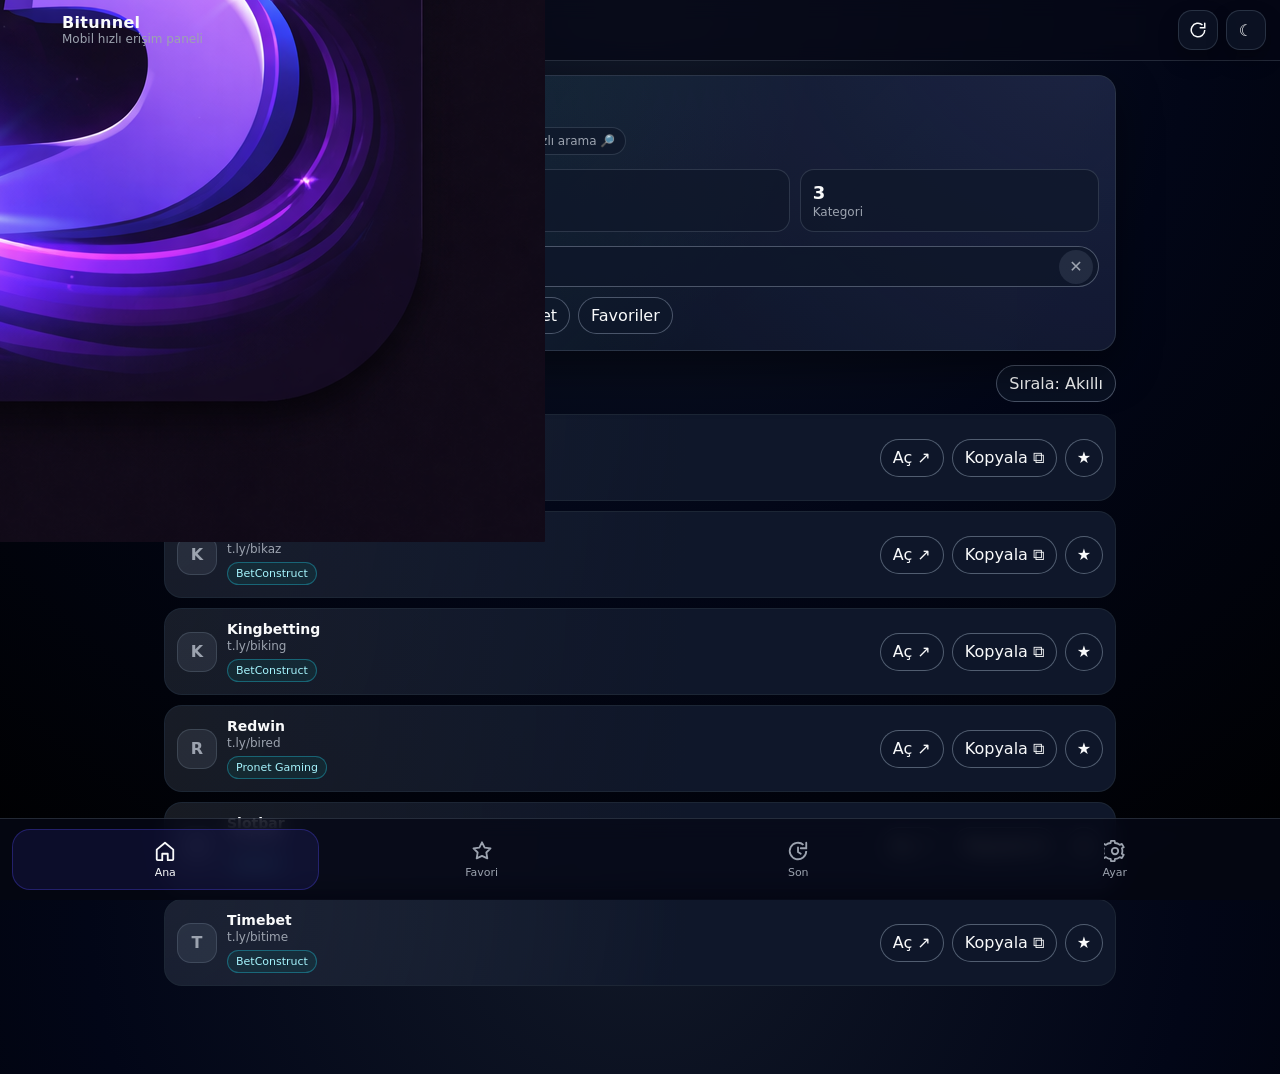
==== index.html @ d4efbc18 "Update index.html" ====
<!doctype html>
<html lang="tr">
<head>
  <meta charset="utf-8" />
  <meta name="viewport" content="width=device-width,initial-scale=1,viewport-fit=cover" />
  
  <meta name="description" content="Bitunnel: links.json ile gelen bağlantıları mobil uygulama gibi listeleyen hızlı erişim paneli." />
  <title>Bitunnel • Mobil Giriş Paneli</title>
  <!-- iOS PWA -->
  <meta name="apple-mobile-web-app-capable" content="yes">
  <meta name="apple-mobile-web-app-status-bar-style" content="black-translucent">
  <meta name="apple-mobile-web-app-title" content="Bitunnel">
  
  <!-- Favicons -->
  <link rel="icon" type="image/png" sizes="16x16" href="/icons/bitunnel-icon-512.png">
  <link rel="icon" type="image/png" sizes="32x32" href="/icons/bitunnel-icon-512.png">
  <link rel="icon" type="image/png" sizes="48x48" href="/icons/bitunnel-icon-512.png">

  <!-- iOS -->
  <link rel="apple-touch-icon" href="/icons/bitunnel-icon-512.png">

  <!-- PWA -->
  <link rel="manifest" href="/manifest.webmanifest">
  <meta name="theme-color" content="#050816">

  <meta name="referrer" content="no-referrer" />
  <meta http-equiv="Content-Security-Policy"
        content="default-src 'self';
                 img-src 'self' data: https:;
                 style-src 'self';
                 script-src 'self';
                 connect-src 'self';
                 base-uri 'self';
                 form-action 'none'">

  <link rel="stylesheet" href="/styles.css" />
</head>

<body>
  <!-- Top App Bar -->
  <header class="appbar" role="banner">
    <div class="brand" aria-label="Bitunnel">
      <div class="logo" aria-hidden="true">
    <img src="/icons/bitunnel-icon-512.png" alt="Bitunnel logo" />
    </div>

      <div class="brandText">
        <div class="brandTitle">Bitunnel</div>
        <div class="brandSub">Mobil hızlı erişim paneli</div>
      </div>
    </div>

    <div class="appbarActions">
      <button class="iconBtn" id="btn-refresh" type="button" aria-label="Yenile">
  <svg viewBox="0 0 24 24" class="iconSvg"><path d="M21 12a9 9 0 1 1-3-6.7" fill="none" stroke="currentColor" stroke-width="2"/><path d="M21 3v6h-6" fill="none" stroke="currentColor" stroke-width="2" stroke-linecap="round"/></svg>
</button>

<button class="iconBtn" id="btn-theme" type="button" aria-label="Tema">
  <svg viewBox="0 0 24 24" class="iconSvg" id="theme-icon">
    <path d="M21 12.8A8.5 8.5 0 1 1 11.2 3a6.5 6.5 0 0 0 9.8 9.8z" fill="none" stroke="currentColor" stroke-width="2" stroke-linejoin="round"/>
  </svg>
</button>

    </div>
  </header>

  <!-- Content -->
  <main class="content" role="main">
    <!-- Home -->
    <section class="view" id="view-home" data-view="home" aria-label="Anasayfa">
      <div class="heroCard">
        <div class="heroTop">
          <div class="heroTitle">
            Tek panelden <span class="grad">hızlı giriş</span>
          </div>
          <div class="heroChips" id="hero-chips"></div>
        </div>

        <div class="statsRow" id="stats-row"></div>

        <div class="searchWrap">
          <div class="searchBox">
            <span class="searchIcon" aria-hidden="true">🔎</span>
            <input id="search" class="searchInput" type="search"
                   placeholder="Ara: isim, etiket, kategori, domain…" autocomplete="off" />
            <button id="clear-search" class="clearBtn" type="button" aria-label="Aramayı temizle">✕</button>
          </div>
          <div class="quickFilters" id="quick-filters" aria-label="Hızlı filtreler"></div>
        </div>
      </div>

      <div class="sectionHeader">
        <div>
          <div class="sectionTitle">Bağlantılar</div>
          <div class="sectionSub" id="results-sub">Yükleniyor…</div>
        </div>
        <button class="pillBtn" id="btn-sort" type="button">Sırala: Akıllı</button>
      </div>

      <!-- Skeleton -->
      <div class="skeletonList" id="skeleton" aria-hidden="true">
        <div class="skel"></div>
        <div class="skel"></div>
        <div class="skel"></div>
        <div class="skel"></div>
      </div>

      <!-- List -->
      <div class="list" id="list"></div>

      <!-- Empty -->
      <div class="emptyState" id="empty" hidden>
        <div class="emptyTitle">Sonuç bulunamadı</div>
        <div class="emptySub">Arama veya filtreleri değiştirerek tekrar deneyebilirsin.</div>
        <button class="primaryBtn" id="btn-reset" type="button">Filtreleri sıfırla</button>
      </div>
    </section>

    <!-- Favorites -->
    <section class="view" id="view-fav" data-view="fav" aria-label="Favoriler" hidden>
      <div class="sectionHeader">
        <div>
          <div class="sectionTitle">Favoriler</div>
          <div class="sectionSub" id="fav-sub">—</div>
        </div>
      </div>
      <div class="list" id="fav-list"></div>
      <div class="emptyState" id="fav-empty" hidden>
        <div class="emptyTitle">Henüz favori yok</div>
        <div class="emptySub">Yıldız ikonuna basarak favori ekleyebilirsin.</div>
      </div>
    </section>

    <!-- Recent -->
    <section class="view" id="view-recent" data-view="recent" aria-label="Son Açılanlar" hidden>
      <div class="sectionHeader">
        <div>
          <div class="sectionTitle">Son Açılanlar</div>
          <div class="sectionSub" id="recent-sub">—</div>
        </div>
        <button class="pillBtn" id="btn-clear-recent" type="button">Temizle</button>
      </div>
      <div class="list" id="recent-list"></div>
      <div class="emptyState" id="recent-empty" hidden>
        <div class="emptyTitle">Kayıt yok</div>
        <div class="emptySub">Herhangi bir link açtığında burada görünecek.</div>
      </div>
    </section>

    <!-- Settings -->
    <section class="view" id="view-settings" data-view="settings" aria-label="Ayarlar" hidden>
      <div class="settingsCard">
        <div class="sectionTitle">Ayarlar</div>

        <div class="settingRow">
          <div>
            <div class="settingTitle">Tema</div>
            <div class="settingSub">Açık / Koyu</div>
          </div>
          <button class="pillBtn" id="btn-theme-2" type="button">Değiştir</button>
        </div>

        <div class="settingRow">
          <div>
            <div class="settingTitle">PWA</div>
            <div class="settingSub">Ana ekrana ekle (destek varsa)</div>
          </div>
          <button class="pillBtn" id="btn-install" type="button" disabled>Yükle</button>
        </div>

        <div class="settingRow">
          <div>
            <div class="settingTitle">Veriler</div>
            <div class="settingSub">Favoriler / Son açılanlar / Sıklık</div>
          </div>
          <button class="dangerBtn" id="btn-clear-data" type="button">Temizle</button>
        </div>

        <div class="legalNote">
          Bu panel yalnızca <strong>links.json</strong> içeriğini listeler. Dış linkler yeni sekmede açılır.
        </div>
      </div>
    </section>
  </main>

  <!-- Bottom Nav -->
  <nav class="bottomNav" role="navigation" aria-label="Alt menü">
    <button class="navItem active" data-go="home" type="button">
      <div class="navIcon" aria-hidden="true">
  <svg viewBox="0 0 24 24" class="iconSvg"><path d="M3 10.5 12 3l9 7.5V21a1 1 0 0 1-1 1h-5v-7H9v7H4a1 1 0 0 1-1-1z" fill="none" stroke="currentColor" stroke-width="2" stroke-linejoin="round"/></svg>
</div>
<div class="navLabel">Ana</div>
    </button>
    <button class="navItem" data-go="fav" type="button">
      <div class="navIcon" aria-hidden="true">
  <svg viewBox="0 0 24 24" class="iconSvg"><path d="M12 17.3 6.2 20l1.1-6.4L2.7 9.2l6.4-.9L12 2.5l2.9 5.8 6.4.9-4.6 4.4 1.1 6.4z" fill="none" stroke="currentColor" stroke-width="2" stroke-linejoin="round"/></svg>
</div>
<div class="navLabel">Favori</div>
    </button>
    <button class="navItem" data-go="recent" type="button">
      <div class="navIcon" aria-hidden="true">
  <svg viewBox="0 0 24 24" class="iconSvg"><path d="M12 8v5l3 2" fill="none" stroke="currentColor" stroke-width="2" stroke-linecap="round"/><path d="M21 12a9 9 0 1 1-3-6.7" fill="none" stroke="currentColor" stroke-width="2"/><path d="M21 3v6h-6" fill="none" stroke="currentColor" stroke-width="2" stroke-linecap="round"/></svg>
</div>
<div class="navLabel">Son</div>
    </button>
    <button class="navItem" data-go="settings" type="button">
      <div class="navIcon" aria-hidden="true">
  <svg viewBox="0 0 24 24" class="iconSvg"><path d="M12 15.5a3.5 3.5 0 1 0 0-7 3.5 3.5 0 0 0 0 7z" fill="none" stroke="currentColor" stroke-width="2"/><path d="M19.4 15a7.7 7.7 0 0 0 .1-6l2-1.2-2-3.5-2.3 1a8 8 0 0 0-5.2-2L11.6 1h-4l-.4 2.3a8 8 0 0 0-5.2 2l-2.3-1-2 3.5 2 1.2a7.7 7.7 0 0 0 .1 6l-2 1.2 2 3.5 2.3-1a8 8 0 0 0 5.2 2L7.6 23h4l.4-2.3a8 8 0 0 0 5.2-2l2.3 1 2-3.5z" fill="none" stroke="currentColor" stroke-width="2" stroke-linejoin="round"/></svg>
</div>
<div class="navLabel">Ayar</div>
    </button>
  </nav>

  <div class="toast" id="toast" role="status" aria-live="polite" hidden></div>

  <script src="/app.js" defer></script>
</body>
</html>
---- styles.css ----
:root{
  --text:#f9fafb;
  --muted:#9ca3af;
  --line:rgba(148,163,184,.22);
  --shadow: 0 18px 45px rgba(0,0,0,.45);
  --r1:18px;
  --r2:14px;
  --good:#22c55e;

  --safe-bottom: env(safe-area-inset-bottom, 0px);
  --safe-top: env(safe-area-inset-top, 0px);
}

*{box-sizing:border-box; margin:0; padding:0;}
html,body{height:100%;}
body{
  font-family: system-ui,-apple-system,"Segoe UI",Roboto,Arial;
  background: radial-gradient(circle at top, #111827 0, #020617 50%, #000 100%);
  color:var(--text);
  -webkit-font-smoothing:antialiased;
}
body.light{
  background: radial-gradient(circle at top, #e5e7eb 0, #f9fafb 45%, #e5e7eb 100%);
  color:#111827;
}
a{color:inherit; text-decoration:none;}
button{font:inherit;}

.appbar{
  position: sticky;
  top:0;
  z-index:50;
  padding: calc(10px + var(--safe-top)) 14px 10px;
  display:flex;
  align-items:center;
  justify-content:space-between;
  gap:10px;
  background: rgba(6,8,22,.72);
  backdrop-filter: blur(10px);
  border-bottom:1px solid var(--line);
}
body.light .appbar{
  background: rgba(255,255,255,.78);
  border-bottom:1px solid rgba(209,213,219,.9);
}

.brand{display:flex; align-items:center; gap:10px;}
.logo{
  width:38px; height:38px; border-radius:14px;
  display:flex; align-items:center; justify-content:center;
  font-weight:800;
  background: radial-gradient(circle at 30% 0, #a855f7 0, #4f46e5 45%, #22c55e 100%);
  box-shadow:0 12px 26px rgba(79,70,229,.55);
}
.brandText{display:flex; flex-direction:column; line-height:1.1;}
.brandTitle{font-weight:700; letter-spacing:.02em;}
.brandSub{font-size:12px; color:var(--muted); margin-top:2px;}

.appbarActions{display:flex; gap:8px;}
.iconBtn{
  width:40px; height:40px; border-radius:14px;
  border:1px solid var(--line);
  background: rgba(15,23,42,.7);
  color: var(--text);
  display:flex; align-items:center; justify-content:center;
  box-shadow: 0 10px 20px rgba(0,0,0,.25);
  cursor:pointer;
}
body.light .iconBtn{
  background: #fff;
  color:#111827;
  border-color: rgba(209,213,219,.9);
}

.content{
  padding: 14px 14px calc(88px + var(--safe-bottom));
  max-width: 980px;
  margin: 0 auto;
}
.view{display:block;}

.heroCard{
  background: linear-gradient(135deg, rgba(15,23,42,.92), rgba(15,23,42,.72));
  border:1px solid var(--line);
  border-radius: var(--r1);
  box-shadow: var(--shadow);
  padding: 16px;
  overflow:hidden;
  position:relative;
}
.heroCard:before{
  content:"";
  position:absolute; inset:-140px;
  background:
    radial-gradient(circle at 10% 0, rgba(94,234,212,.18), transparent 55%),
    radial-gradient(circle at 90% 0, rgba(129,140,248,.18), transparent 55%);
  opacity:.9;
  pointer-events:none;
}
.heroCard > * {position:relative; z-index:1;}
body.light .heroCard{
  background: linear-gradient(135deg, #fff, #f9fafb);
  border-color: rgba(209,213,219,.9);
  box-shadow: 0 18px 40px rgba(148,163,184,.28);
}

.heroTitle{font-size:22px; font-weight:780; letter-spacing:.01em;}
.grad{
  background: linear-gradient(120deg,#a855f7,#4f46e5,#22c55e);
  -webkit-background-clip:text;
  color:transparent;
}

.heroChips{display:flex; flex-wrap:wrap; gap:6px; margin-top:10px;}
.chip{
  font-size:12px;
  padding:6px 10px;
  border-radius:999px;
  border:1px solid var(--line);
  background: rgba(15,23,42,.7);
  color: var(--muted);
}
body.light .chip{
  background:#f3f4f6;
  border-color:#d1d5db;
  color:#4b5563;
}

.statsRow{
  margin-top:14px;
  display:grid;
  grid-template-columns: repeat(3, minmax(0,1fr));
  gap:10px;
}
.stat{
  background: rgba(15,23,42,.75);
  border:1px solid var(--line);
  border-radius: var(--r2);
  padding: 12px;
}
.statVal{font-size:18px; font-weight:800;}
.statKey{font-size:12px; color: var(--muted); margin-top:2px;}
body.light .stat{background:#fff; border-color:#e5e7eb;}

.searchWrap{margin-top:14px;}
.searchBox{position:relative;}
.searchIcon{
  position:absolute;
  left:12px;
  top:50%;
  transform: translateY(-50%);
  color: var(--muted);
}
.searchInput{
  width:100%;
  padding: 12px 40px 12px 38px;
  border-radius:999px;
  border:1px solid rgba(148,163,184,.45);
  background: rgba(15,23,42,.85);
  color: var(--text);
  outline:none;
}
.searchInput::placeholder{color:#6b7280;}
.clearBtn{
  position:absolute;
  right:6px;
  top:50%;
  transform: translateY(-50%);
  width:34px; height:34px;
  border-radius:999px;
  border:1px solid transparent;
  background: rgba(148,163,184,.15);
  color: var(--muted);
  cursor:pointer;
}
body.light .searchInput{
  background:#f3f4f6;
  border-color:#d1d5db;
  color:#111827;
}
body.light .clearBtn{background:#e5e7eb; color:#374151;}

.quickFilters{margin-top:10px; display:flex; flex-wrap:wrap; gap:8px;}
.pillBtn{
  padding:8px 12px;
  border-radius:999px;
  border:1px solid rgba(148,163,184,.45);
  background: rgba(15,23,42,.65);
  color: var(--text);
  cursor:pointer;
}
body.light .pillBtn{background:#fff; border-color:#d1d5db; color:#111827;}

.primaryBtn{
  padding:10px 14px;
  border-radius: 999px;
  border:0;
  background: radial-gradient(circle at 0 0, #a855f7 0, #4f46e5 45%, #22c55e 100%);
  color:#fff;
  font-weight:650;
  cursor:pointer;
  box-shadow: 0 14px 30px rgba(88,80,236,.55);
}
.dangerBtn{
  padding:10px 14px;
  border-radius: 999px;
  border:1px solid rgba(239,68,68,.55);
  background: rgba(239,68,68,.12);
  color:#fecaca;
  cursor:pointer;
}
body.light .dangerBtn{color:#b91c1c; background: rgba(239,68,68,.08);}

.sectionHeader{
  margin-top: 14px;
  display:flex;
  align-items:flex-end;
  justify-content:space-between;
  gap:10px;
}
.sectionTitle{font-size:16px; font-weight:760;}
.sectionSub{font-size:12px; color: var(--muted); margin-top:2px;}

.list{margin-top:12px; display:flex; flex-direction:column; gap:10px;}
.card{
  display:flex;
  align-items:center;
  justify-content:space-between;
  gap:10px;
  padding: 12px;
  border-radius: var(--r1);
  border:1px solid rgba(31,41,55,.9);
  background: radial-gradient(circle at 0 0, rgba(148,163,184,.16) 0, rgba(15,23,42,1) 55%);
}
body.light .card{
  background:#fff;
  border-color:#e5e7eb;
  box-shadow: 0 10px 20px rgba(148,163,184,.18);
}

.left{display:flex; align-items:center; gap:10px; min-width:0;}
.favicon{
  width:40px; height:40px;
  border-radius: 14px;
  border:1px solid var(--line);
  background: rgba(148,163,184,.12);
  display:flex;
  align-items:center;
  justify-content:center;
  overflow:hidden;
  flex: 0 0 auto;
}
.favicon img{width:100%; height:100%; object-fit:cover;}
.fallbackIcon{font-weight:800; color: var(--muted);}

.meta{min-width:0;}
.title{
  font-size:14px;
  font-weight:720;
  white-space:nowrap;
  overflow:hidden;
  text-overflow:ellipsis;
}
.sub{
  margin-top:2px;
  font-size:12px;
  color: var(--muted);
  white-space:nowrap;
  overflow:hidden;
  text-overflow:ellipsis;
}
.tags{margin-top:6px; display:flex; gap:6px; flex-wrap:wrap;}
.tag{
  font-size:11px;
  padding:4px 8px;
  border-radius:999px;
  border:1px solid rgba(34,211,238,.35);
  background: rgba(15,118,110,.16);
  color:#a5f3fc;
}
body.light .tag{
  background:#e0f2fe;
  border-color:#7dd3fc;
  color:#0369a1;
}

.actions{display:flex; gap:8px; align-items:center;}
.actionBtn{
  height:38px;
  padding: 0 12px;
  border-radius:999px;
  border:1px solid rgba(148,163,184,.5);
  background: rgba(15,23,42,.7);
  color: var(--text);
  cursor:pointer;
  display:flex; align-items:center; gap:6px;
}
.actionIconBtn{
  width:38px; height:38px;
  border-radius:999px;
  border:1px solid rgba(148,163,184,.5);
  background: rgba(15,23,42,.7);
  color: var(--text);
  cursor:pointer;
}
.actionIconBtn.active{
  color:#facc15;
  border-color: rgba(250,204,21,.6);
  background: rgba(250,204,21,.10);
}
body.light .actionBtn, body.light .actionIconBtn{
  background:#f3f4f6;
  border-color:#d1d5db;
  color:#111827;
}

.skeletonList{margin-top:12px; display:flex; flex-direction:column; gap:10px;}
.skel{
  height:76px;
  border-radius: var(--r1);
  border:1px solid var(--line);
  background: linear-gradient(90deg, rgba(148,163,184,.10), rgba(148,163,184,.22), rgba(148,163,184,.10));
  background-size: 200% 100%;
  animation: shimmer 1.1s linear infinite;
}
@keyframes shimmer{0%{background-position:0 0}100%{background-position:-200% 0}}
@media (prefers-reduced-motion: reduce){ .skel{animation:none} }

.emptyState{
  margin-top: 18px;
  padding: 16px;
  border-radius: var(--r1);
  border:1px dashed rgba(148,163,184,.35);
  background: rgba(15,23,42,.4);
  text-align:center;
}
body.light .emptyState{background:#fff; border-color:#d1d5db;}
.emptyTitle{font-weight:800;}
.emptySub{margin-top:6px; font-size:12px; color: var(--muted);}

.settingsCard{
  margin-top: 14px;
  padding: 16px;
  border-radius: var(--r1);
  border:1px solid var(--line);
  background: rgba(15,23,42,.65);
}
body.light .settingsCard{background:#fff; border-color:#e5e7eb;}
.settingRow{
  margin-top: 12px;
  display:flex;
  align-items:center;
  justify-content:space-between;
  gap:10px;
  padding-top: 12px;
  border-top:1px solid rgba(148,163,184,.18);
}
.settingTitle{font-weight:760;}
.settingSub{font-size:12px; color: var(--muted); margin-top:2px;}
.legalNote{margin-top:14px; font-size:12px; color: var(--muted);}

.bottomNav{
  position: fixed;
  left:0; right:0;
  bottom:0;
  padding: 10px 12px calc(10px + var(--safe-bottom));
  display:flex;
  justify-content:space-around;
  gap:10px;
  background: rgba(6,8,22,.78);
  backdrop-filter: blur(10px);
  border-top:1px solid var(--line);
  z-index:60;
}
body.light .bottomNav{background: rgba(255,255,255,.85); border-top:1px solid rgba(209,213,219,.9);}

.navItem{
  flex:1;
  border:1px solid transparent;
  background: transparent;
  color: var(--muted);
  border-radius: var(--r1);
  padding: 10px 6px;
  cursor:pointer;
  display:flex;
  flex-direction:column;
  align-items:center;
  gap:4px;
}
.navIcon{font-size:16px;}
.navLabel{font-size:11px;}
.navItem.active{
  color: var(--text);
  border-color: rgba(79,70,229,.35);
  background: rgba(79,70,229,.12);
}
body.light .navItem.active{color:#111827;}

.toast{
  position: fixed;
  left: 50%;
  transform: translateX(-50%);
  bottom: calc(92px + var(--safe-bottom));
  padding: 10px 14px;
  border-radius: 999px;
  border:1px solid var(--line);
  background: rgba(15,23,42,.85);
  backdrop-filter: blur(10px);
  color: var(--text);
  z-index: 80;
  box-shadow: 0 14px 30px rgba(0,0,0,.35);
}
body.light .toast{background: rgba(255,255,255,.92); color:#111827; border-color:#d1d5db;}

:focus-visible{ outline:2px solid var(--good); outline-offset: 2px; }

/* ✅ SKELETON/EMPTY FIX: hidden kesin gizler */
[hidden]{ display:none !important; }

.iconSvg{
  width: 20px;
  height: 20px;
  display: block;
}
.navIcon .iconSvg{
  width: 22px;
  height: 22px;
}
.iconBtn .iconSvg{
  width: 18px;
  height: 18px;
}
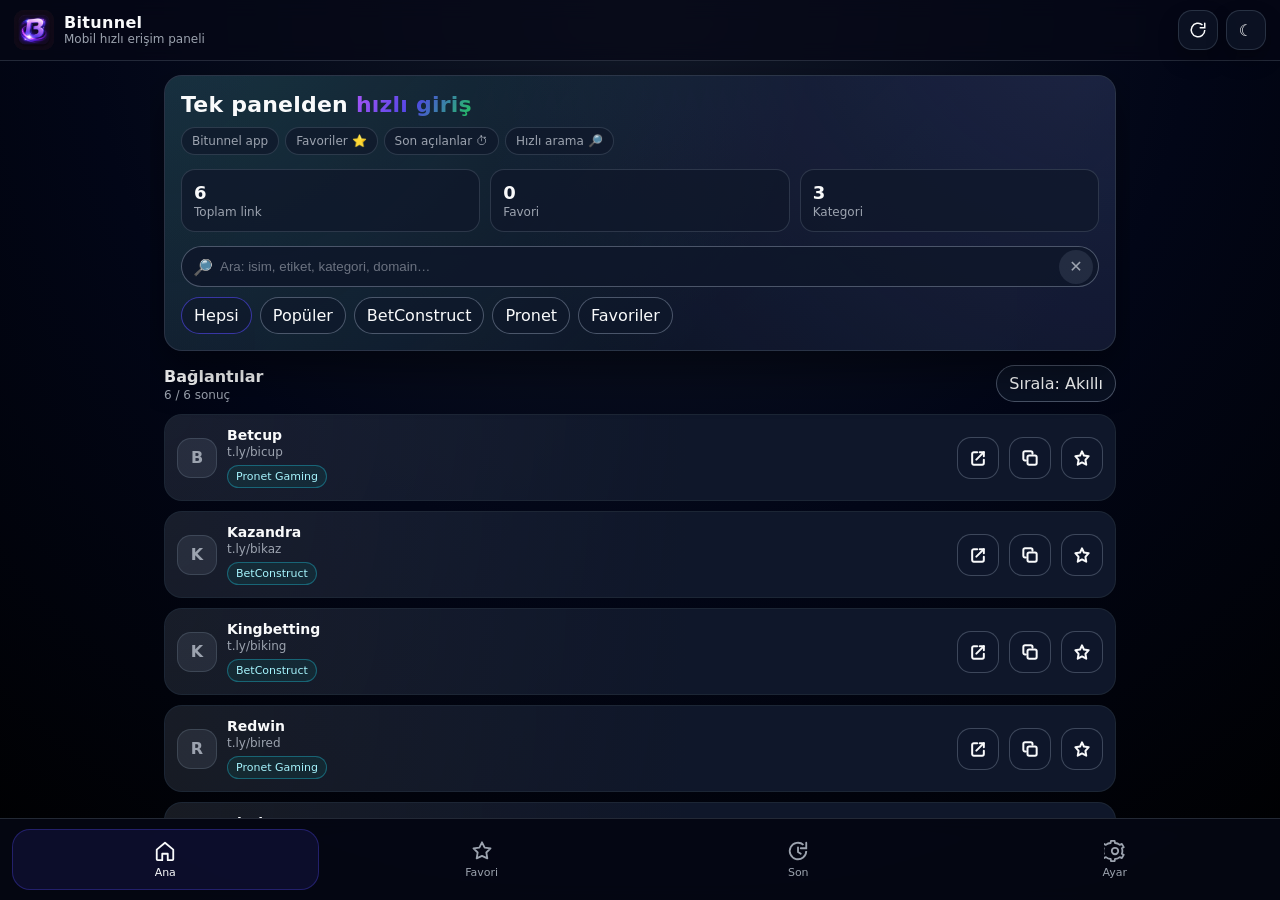
==== commit 2f1fbc04: "Update index.html" ====
--- a/index.html
+++ b/index.html
@@ -162,8 +162,8 @@
 
         <div class="settingRow">
           <div>
-            <div class="settingTitle">PWA</div>
-            <div class="settingSub">Ana ekrana ekle (destek varsa)</div>
+            <div class="settingTitle">Mobile App</div>
+            <div class="settingSub">IOS / Android</div>
           </div>
           <button class="pillBtn" id="btn-install" type="button" disabled>Yükle</button>
         </div>
@@ -177,7 +177,7 @@
         </div>
 
         <div class="legalNote">
-          Bu panel yalnızca <strong>links.json</strong> içeriğini listeler. Dış linkler yeni sekmede açılır.
+          Tüm geçmiş verileri silmek için bu butonu kullanın.
         </div>
       </div>
     </section>
--- a/styles.css
+++ b/styles.css
@@ -7,25 +7,48 @@
   --r2:14px;
   --good:#22c55e;
 
+  /* background tokens */
+  --bg: #0b0f1a;
+  --bg-grad: radial-gradient(circle at top, #111827 0, #020617 50%, #000 100%);
+
+  /* safe areas */
   --safe-bottom: env(safe-area-inset-bottom, 0px);
   --safe-top: env(safe-area-inset-top, 0px);
 }
 
 *{box-sizing:border-box; margin:0; padding:0;}
-html,body{height:100%;}
+html,body{height:100%; background: var(--bg);}
+
+a{color:inherit; text-decoration:none;}
+button{font:inherit; color:inherit; background:none; border:none;}
+img{display:block; max-width:100%;}
+:focus-visible{ outline:2px solid var(--good); outline-offset: 2px; }
+[hidden]{ display:none !important; }
+
+/* =========================================================
+   APP SHELL (iOS/PWA stable)
+   - body: grid (appbar / content / bottomnav)
+   - content: the ONLY scroll container
+   - bottomnav: NOT fixed (grid row)
+   ========================================================= */
 body{
+  min-height: 100dvh;
+  height: 100dvh;
+  display:grid;
+  grid-template-rows: auto 1fr auto;
   font-family: system-ui,-apple-system,"Segoe UI",Roboto,Arial;
-  background: radial-gradient(circle at top, #111827 0, #020617 50%, #000 100%);
+  background: var(--bg-grad);
   color:var(--text);
   -webkit-font-smoothing:antialiased;
-}
+  overflow:hidden; /* scroll sadece .content'ta */
+}
+
 body.light{
   background: radial-gradient(circle at top, #e5e7eb 0, #f9fafb 45%, #e5e7eb 100%);
   color:#111827;
 }
-a{color:inherit; text-decoration:none;}
-button{font:inherit;}
-
+
+/* ====== APP BAR ====== */
 .appbar{
   position: sticky;
   top:0;
@@ -46,12 +69,24 @@
 
 .brand{display:flex; align-items:center; gap:10px;}
 .logo{
-  width:38px; height:38px; border-radius:14px;
-  display:flex; align-items:center; justify-content:center;
-  font-weight:800;
-  background: radial-gradient(circle at 30% 0, #a855f7 0, #4f46e5 45%, #22c55e 100%);
-  box-shadow:0 12px 26px rgba(79,70,229,.55);
-}
+  width: 40px;
+  height: 40px;
+  border-radius: 10px;
+  background: rgba(255,255,255,.06);
+  backdrop-filter: blur(6px);
+  display: flex;
+  align-items: center;
+  justify-content: center;
+  box-shadow: none;
+  overflow: hidden;
+  flex: 0 0 auto;
+}
+.logo img{
+  width: 100%;
+  height: 100%;
+  object-fit: contain;
+}
+
 .brandText{display:flex; flex-direction:column; line-height:1.1;}
 .brandTitle{font-weight:700; letter-spacing:.02em;}
 .brandSub{font-size:12px; color:var(--muted); margin-top:2px;}
@@ -72,13 +107,25 @@
   border-color: rgba(209,213,219,.9);
 }
 
+/* ====== MAIN CONTENT (the only scroll container) ====== */
 .content{
-  padding: 14px 14px calc(88px + var(--safe-bottom));
+  min-height: 0; /* iOS scroll fix */
+  overflow-y: auto;
+  -webkit-overflow-scrolling: touch;
+  overscroll-behavior-y: contain;
+
+  padding: 14px 14px 14px; /* 🔴 bottom padding artık gereksiz */
   max-width: 980px;
   margin: 0 auto;
-}
-.view{display:block;}
-
+  width: 100%;
+
+  background: transparent;
+}
+
+/* view fill */
+.view{ min-height: 100%; }
+
+/* ====== HERO ====== */
 .heroCard{
   background: linear-gradient(135deg, rgba(15,23,42,.92), rgba(15,23,42,.72));
   border:1px solid var(--line);
@@ -126,6 +173,7 @@
   color:#4b5563;
 }
 
+/* ====== STATS ====== */
 .statsRow{
   margin-top:14px;
   display:grid;
@@ -142,6 +190,7 @@
 .statKey{font-size:12px; color: var(--muted); margin-top:2px;}
 body.light .stat{background:#fff; border-color:#e5e7eb;}
 
+/* ====== SEARCH / FILTERS ====== */
 .searchWrap{margin-top:14px;}
 .searchBox{position:relative;}
 .searchIcon{
@@ -211,6 +260,7 @@
 }
 body.light .dangerBtn{color:#b91c1c; background: rgba(239,68,68,.08);}
 
+/* ====== SECTION ====== */
 .sectionHeader{
   margin-top: 14px;
   display:flex;
@@ -221,6 +271,7 @@
 .sectionTitle{font-size:16px; font-weight:760;}
 .sectionSub{font-size:12px; color: var(--muted); margin-top:2px;}
 
+/* ====== LIST / CARDS ====== */
 .list{margin-top:12px; display:flex; flex-direction:column; gap:10px;}
 .card{
   display:flex;
@@ -284,36 +335,48 @@
   color:#0369a1;
 }
 
-.actions{display:flex; gap:8px; align-items:center;}
-.actionBtn{
-  height:38px;
-  padding: 0 12px;
-  border-radius:999px;
-  border:1px solid rgba(148,163,184,.5);
-  background: rgba(15,23,42,.7);
+.actions{
+  display:flex;
+  gap:10px;
+  align-items:center;
+}
+
+.actionIconBtn{
+  width:42px;
+  height:42px;
+  border-radius: 14px;
+  border:1px solid rgba(148,163,184,.35);
+  background: rgba(15,23,42,.55);
   color: var(--text);
-  cursor:pointer;
-  display:flex; align-items:center; gap:6px;
-}
-.actionIconBtn{
-  width:38px; height:38px;
-  border-radius:999px;
-  border:1px solid rgba(148,163,184,.5);
-  background: rgba(15,23,42,.7);
-  color: var(--text);
-  cursor:pointer;
-}
+  display:flex;
+  align-items:center;
+  justify-content:center;
+  cursor:pointer;
+  transition: transform .12s ease, border-color .12s ease, background .12s ease;
+}
+
+.actionIconBtn:active{
+  transform: scale(.98);
+}
+
+.actionIconBtn:hover{
+  border-color: rgba(148,163,184,.65);
+}
+
 .actionIconBtn.active{
   color:#facc15;
   border-color: rgba(250,204,21,.6);
   background: rgba(250,204,21,.10);
 }
-body.light .actionBtn, body.light .actionIconBtn{
+
+body.light .actionIconBtn{
   background:#f3f4f6;
   border-color:#d1d5db;
   color:#111827;
 }
 
+
+/* ====== SKELETON ====== */
 .skeletonList{margin-top:12px; display:flex; flex-direction:column; gap:10px;}
 .skel{
   height:76px;
@@ -326,6 +389,7 @@
 @keyframes shimmer{0%{background-position:0 0}100%{background-position:-200% 0}}
 @media (prefers-reduced-motion: reduce){ .skel{animation:none} }
 
+/* ====== EMPTY ====== */
 .emptyState{
   margin-top: 18px;
   padding: 16px;
@@ -338,6 +402,7 @@
 .emptyTitle{font-weight:800;}
 .emptySub{margin-top:6px; font-size:12px; color: var(--muted);}
 
+/* ====== SETTINGS ====== */
 .settingsCard{
   margin-top: 14px;
   padding: 16px;
@@ -359,10 +424,8 @@
 .settingSub{font-size:12px; color: var(--muted); margin-top:2px;}
 .legalNote{margin-top:14px; font-size:12px; color: var(--muted);}
 
+/* ====== BOTTOM NAV (grid row, NOT fixed) ====== */
 .bottomNav{
-  position: fixed;
-  left:0; right:0;
-  bottom:0;
   padding: 10px 12px calc(10px + var(--safe-bottom));
   display:flex;
   justify-content:space-around;
@@ -370,9 +433,11 @@
   background: rgba(6,8,22,.78);
   backdrop-filter: blur(10px);
   border-top:1px solid var(--line);
-  z-index:60;
-}
-body.light .bottomNav{background: rgba(255,255,255,.85); border-top:1px solid rgba(209,213,219,.9);}
+}
+body.light .bottomNav{
+  background: rgba(255,255,255,.85);
+  border-top:1px solid rgba(209,213,219,.9);
+}
 
 .navItem{
   flex:1;
@@ -387,7 +452,7 @@
   align-items:center;
   gap:4px;
 }
-.navIcon{font-size:16px;}
+.navIcon{display:flex; align-items:center; justify-content:center;}
 .navLabel{font-size:11px;}
 .navItem.active{
   color: var(--text);
@@ -396,11 +461,15 @@
 }
 body.light .navItem.active{color:#111827;}
 
+/* ====== TOAST ====== */
 .toast{
   position: fixed;
+  display: inline-flex;
+  align-items: center;
+  gap: 8px;
   left: 50%;
   transform: translateX(-50%);
-  bottom: calc(92px + var(--safe-bottom));
+  bottom: calc(12px + var(--safe-bottom)); /* 🔴 bottomnav artık fixed değil */
   padding: 10px 14px;
   border-radius: 999px;
   border:1px solid var(--line);
@@ -410,24 +479,30 @@
   z-index: 80;
   box-shadow: 0 14px 30px rgba(0,0,0,.35);
 }
-body.light .toast{background: rgba(255,255,255,.92); color:#111827; border-color:#d1d5db;}
-
-:focus-visible{ outline:2px solid var(--good); outline-offset: 2px; }
-
-/* ✅ SKELETON/EMPTY FIX: hidden kesin gizler */
-[hidden]{ display:none !important; }
-
-.iconSvg{
-  width: 20px;
-  height: 20px;
-  display: block;
-}
-.navIcon .iconSvg{
-  width: 22px;
-  height: 22px;
-}
-.iconBtn .iconSvg{
-  width: 18px;
-  height: 18px;
-}
-
+body.light .toast{
+  background: rgba(255,255,255,.92);
+  color:#111827;
+  border-color:#d1d5db;
+}
+.toastIcon{
+  width: 34px;
+  height: 34px;
+  border-radius: 10px;
+  background: rgba(148,163,184,.22);
+  display: inline-flex;
+  align-items: center;
+  justify-content: center;
+  box-shadow: inset 0 0 0 1px rgba(148,163,184,.38);
+}
+
+.toastIcon .iconSvg{
+  width: 24px;
+  height: 24px;
+  flex-shrink: 0;
+}
+
+
+/* ====== SVG ICON SIZES ====== */
+.iconSvg{width:20px; height:20px; display:block;}
+.navIcon .iconSvg{width:22px; height:22px;}
+.iconBtn .iconSvg{width:18px; height:18px;}
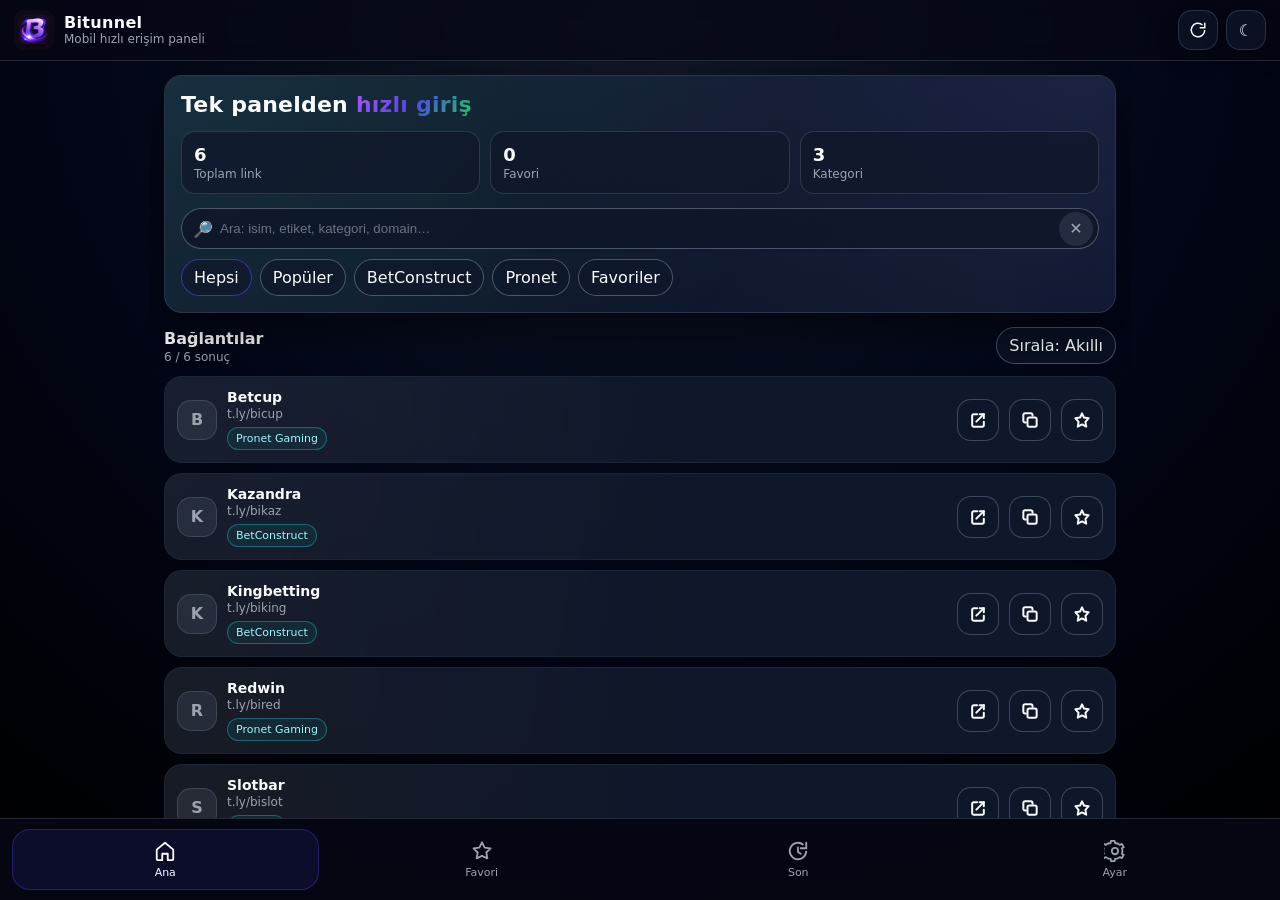
==== commit 3b3d7d2b: "Update index.html" ====
--- a/index.html
+++ b/index.html
@@ -73,7 +73,7 @@
           <div class="heroTitle">
             Tek panelden <span class="grad">hızlı giriş</span>
           </div>
-          <div class="heroChips" id="hero-chips"></div>
+          <!-- <div class="heroChips" id="hero-chips"></div> -->
         </div>
 
         <div class="statsRow" id="stats-row"></div>
--- a/styles.css
+++ b/styles.css
@@ -464,42 +464,56 @@
 /* ====== TOAST ====== */
 .toast{
   position: fixed;
-  display: inline-flex;
+  left: 50%;
+  transform: translateX(-50%);
+  bottom: calc(12px + var(--safe-bottom));
+  min-width: 260px;              /* 🔴 KRİTİK */
+  max-width: 90vw;
+  padding: 14px 16px;
+  border-radius: 16px;
+  border:1px solid var(--line);
+  background: rgba(15,23,42,.88);
+  backdrop-filter: blur(12px);
+  color: var(--text);
+  z-index: 80;
+  box-shadow: 0 14px 30px rgba(0,0,0,.35);
+
+  display:flex;
+  flex-direction: column;        /* 🔴 YATAY DEĞİL */
   align-items: center;
   gap: 8px;
-  left: 50%;
-  transform: translateX(-50%);
-  bottom: calc(12px + var(--safe-bottom)); /* 🔴 bottomnav artık fixed değil */
-  padding: 10px 14px;
-  border-radius: 999px;
-  border:1px solid var(--line);
-  background: rgba(15,23,42,.85);
-  backdrop-filter: blur(10px);
-  color: var(--text);
-  z-index: 80;
-  box-shadow: 0 14px 30px rgba(0,0,0,.35);
-}
+  text-align: center;
+}
+
 body.light .toast{
   background: rgba(255,255,255,.92);
   color:#111827;
   border-color:#d1d5db;
 }
 .toastIcon{
-  width: 34px;
-  height: 34px;
-  border-radius: 10px;
-  background: rgba(148,163,184,.22);
-  display: inline-flex;
-  align-items: center;
-  justify-content: center;
-  box-shadow: inset 0 0 0 1px rgba(148,163,184,.38);
+  width: 40px;
+  height: 40px;
+  border-radius: 12px;
+  background: rgba(148,163,184,.18);
+  display:flex;
+  align-items:center;
+  justify-content:center;
+  box-shadow: inset 0 0 0 1px rgba(148,163,184,.35);
 }
 
 .toastIcon .iconSvg{
-  width: 24px;
-  height: 24px;
-  flex-shrink: 0;
-}
+  width: 26px;
+  height: 26px;
+}
+
+.toastText{
+  font-size: 13px;
+  line-height: 1.35;
+  color: var(--text);
+}
+
+
+
 
 
 /* ====== SVG ICON SIZES ====== */
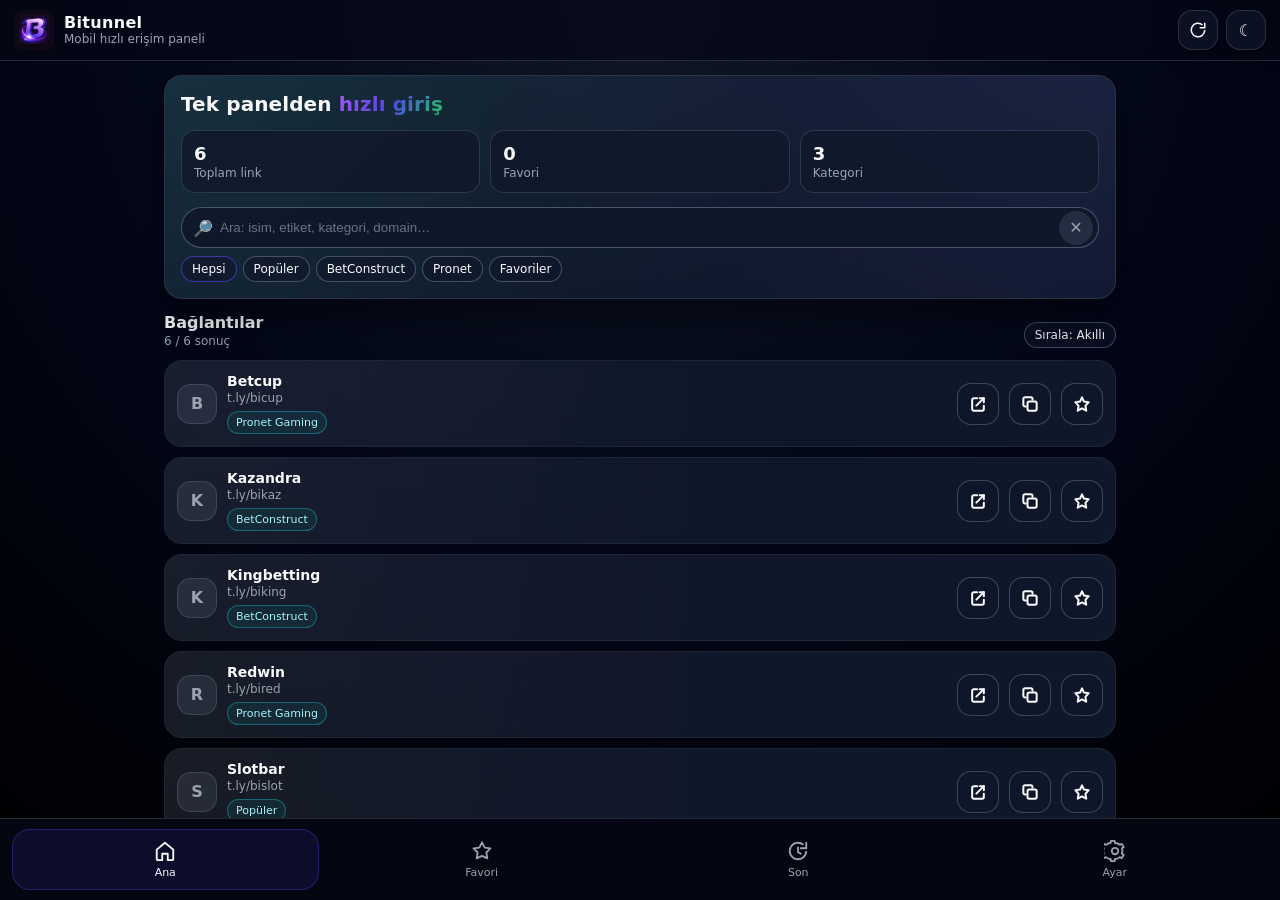
==== commit 8e1b047e: "Update index.html" ====
--- a/index.html
+++ b/index.html
@@ -1,28 +1,74 @@
 <!doctype html>
 <html lang="tr">
 <head>
+  <!-- Temel -->
   <meta charset="utf-8" />
   <meta name="viewport" content="width=device-width,initial-scale=1,viewport-fit=cover" />
-  
-  <meta name="description" content="Bitunnel: links.json ile gelen bağlantıları mobil uygulama gibi listeleyen hızlı erişim paneli." />
-  <title>Bitunnel • Mobil Giriş Paneli</title>
+
+  <!-- SEO: Başlık + Açıklama -->
+  <title>Bitunnel – Doğru & Güncel Giriş Adresi Paneli | Tek Ekrandan Güvenli ve Hızlı Erişim</title>
+  <meta name="description" content="Bitunnel, engellenen veya değişen giriş adreslerini tek panelde toplayan bir erişim uygulamasıdır. Doğru adrese hızlı ve güvenli yönlendirme sağlar, paravan/fake sitelerden kaçınmaya yardımcı olur." />
+
+  <!-- Arama motorları -->
+  <meta name="robots" content="index,follow,max-image-preview:large,max-snippet:-1,max-video-preview:-1" />
+  <link rel="canonical" href="https://bitunnel.github.io/" />
+  <meta http-equiv="Content-Language" content="tr" />
+
+  <!-- Tema / Görünüm -->
+  <meta name="theme-color" content="#050816" />
+  <meta name="color-scheme" content="dark light" />
+
+  <!-- PWA -->
+  <link rel="manifest" href="/manifest.webmanifest" />
+  <meta name="mobile-web-app-capable" content="yes" />
+
   <!-- iOS PWA -->
-  <meta name="apple-mobile-web-app-capable" content="yes">
-  <meta name="apple-mobile-web-app-status-bar-style" content="black-translucent">
-  <meta name="apple-mobile-web-app-title" content="Bitunnel">
-  
-  <!-- Favicons -->
-  <link rel="icon" type="image/png" sizes="16x16" href="/icons/bitunnel-icon-512.png">
-  <link rel="icon" type="image/png" sizes="32x32" href="/icons/bitunnel-icon-512.png">
-  <link rel="icon" type="image/png" sizes="48x48" href="/icons/bitunnel-icon-512.png">
-
-  <!-- iOS -->
-  <link rel="apple-touch-icon" href="/icons/bitunnel-icon-512.png">
-
-  <!-- PWA -->
-  <link rel="manifest" href="/manifest.webmanifest">
-  <meta name="theme-color" content="#050816">
-
+  <meta name="apple-mobile-web-app-capable" content="yes" />
+  <meta name="apple-mobile-web-app-status-bar-style" content="black-translucent" />
+  <meta name="apple-mobile-web-app-title" content="Bitunnel" />
+
+  <!-- Favicons / App Icons -->
+  <link rel="icon" href="/icons/bitunnel-icon-512.png" />
+  <link rel="icon" type="image/png" sizes="16x16" href="/icons/bitunnel-icon-512.png" />
+  <link rel="icon" type="image/png" sizes="32x32" href="/icons/bitunnel-icon-512.png" />
+  <link rel="apple-touch-icon" sizes="180x180" href="/icons/bitunnel-icon-512.png" />
+
+  <!-- Sosyal Paylaşım: Open Graph -->
+  <meta property="og:type" content="website" />
+  <meta property="og:site_name" content="Bitunnel" />
+  <meta property="og:locale" content="tr_TR" />
+  <meta property="og:url" content="https://bitunnel.github.io/" />
+  <meta property="og:title" content="Bitunnel – Doğru & Güncel Giriş Adresi Paneli" />
+  <meta property="og:description" content="Engellenen veya değişen giriş adreslerini tek panelde topla. Doğru adrese hızlı ve güvenli yönlendirme sağlar, paravan/fake sitelerden kaçınmaya yardımcı olur." />
+  <meta property="og:image" content="https://bitunnel.github.io/og/bitunnel-1200x630.png" />
+  <meta property="og:image:width" content="1200" />
+  <meta property="og:image:height" content="630" />
+  <meta property="og:image:alt" content="Bitunnel – doğru ve güncel giriş adresi paneli" />
+
+  <!-- Sosyal Paylaşım: Twitter -->
+  <meta name="twitter:card" content="summary_large_image" />
+  <meta name="twitter:title" content="Bitunnel – Doğru & Güncel Giriş Adresi Paneli" />
+  <meta name="twitter:description" content="Engellenen veya değişen giriş adreslerini tek panelde topla. Doğru adrese hızlı ve güvenli yönlendirme sağlar, paravan/fake sitelerden kaçınmaya yardımcı olur." />
+  <meta name="twitter:image" content="https://bitunnel.github.io/og/bitunnel-1200x630.png" />
+  <!-- Twitter hesabın varsa aç:
+  <meta name="twitter:site" content="@kullaniciadiniz" />
+  -->
+
+  <!-- Structured Data (JSON-LD) -->
+  <script type="application/ld+json">
+  {
+    "@context": "https://schema.org",
+    "@type": "SoftwareApplication",
+    "name": "Bitunnel",
+    "applicationCategory": "UtilitiesApplication",
+    "operatingSystem": "Web",
+    "url": "https://bitunnel.github.io/",
+    "description": "Bitunnel, engellenen veya değişen giriş adreslerini tek panelde toplayan bir erişim uygulamasıdır. Doğru adrese hızlı ve güvenli yönlendirme sağlar, paravan/fake sitelerden kaçınmaya yardımcı olur.",
+    "offers": { "@type": "Offer", "price": "0", "priceCurrency": "USD" }
+  }
+  </script>
+
+  <!-- Referrer / CSP (seninkini korudum) -->
   <meta name="referrer" content="no-referrer" />
   <meta http-equiv="Content-Security-Policy"
         content="default-src 'self';
@@ -36,6 +82,7 @@
   <link rel="stylesheet" href="/styles.css" />
 </head>
 
+
 <body>
   <!-- Top App Bar -->
   <header class="appbar" role="banner">
--- a/styles.css
+++ b/styles.css
@@ -151,7 +151,13 @@
   box-shadow: 0 18px 40px rgba(148,163,184,.28);
 }
 
-.heroTitle{font-size:22px; font-weight:780; letter-spacing:.01em;}
+.heroTitle{
+  font-size: 20px;
+  font-weight: 760;
+  letter-spacing: 0.005em;
+}
+
+
 .grad{
   background: linear-gradient(120deg,#a855f7,#4f46e5,#22c55e);
   -webkit-background-clip:text;
@@ -160,8 +166,8 @@
 
 .heroChips{display:flex; flex-wrap:wrap; gap:6px; margin-top:10px;}
 .chip{
-  font-size:12px;
-  padding:6px 10px;
+  font-size:11px;
+  padding:5px 9px;
   border-radius:999px;
   border:1px solid var(--line);
   background: rgba(15,23,42,.7);
@@ -229,15 +235,24 @@
 }
 body.light .clearBtn{background:#e5e7eb; color:#374151;}
 
-.quickFilters{margin-top:10px; display:flex; flex-wrap:wrap; gap:8px;}
+.quickFilters{
+  margin-top: 8px;
+  display: flex;
+  flex-wrap: wrap;
+  gap: 6px;                   /* 🔽 butonlar arası boşluk */
+}
+
 .pillBtn{
-  padding:8px 12px;
-  border-radius:999px;
-  border:1px solid rgba(148,163,184,.45);
-  background: rgba(15,23,42,.65);
-  color: var(--text);
-  cursor:pointer;
-}
+  padding: 6px 10px;          /* 🔽 daha kompakt */
+  border-radius: 999px;
+  border: 1px solid rgba(148,163,184,.4);
+  background: rgba(15,23,42,.6);
+  color: var(--text);
+  cursor: pointer;
+  font-size: 12px;            /* 🔽 yazı küçüldü */
+  line-height: 1;
+}
+
 body.light .pillBtn{background:#fff; border-color:#d1d5db; color:#111827;}
 
 .primaryBtn{
@@ -400,7 +415,16 @@
 }
 body.light .emptyState{background:#fff; border-color:#d1d5db;}
 .emptyTitle{font-weight:800;}
-.emptySub{margin-top:6px; font-size:12px; color: var(--muted);}
+.emptySub{margin-top:8px; font-size:12px; color: var(--muted);}
+
+.emptyState .primaryBtn{
+  margin-top: 10px;        /* 🔽 üstten boşluk */
+  padding: 8px 12px;      /* 🔽 daha küçük */
+  font-size: 13px;        /* 🔽 yazı küçüldü */
+  font-weight: 600;
+  box-shadow: 0 10px 22px rgba(88,80,236,.35); /* daha hafif */
+}
+
 
 /* ====== SETTINGS ====== */
 .settingsCard{
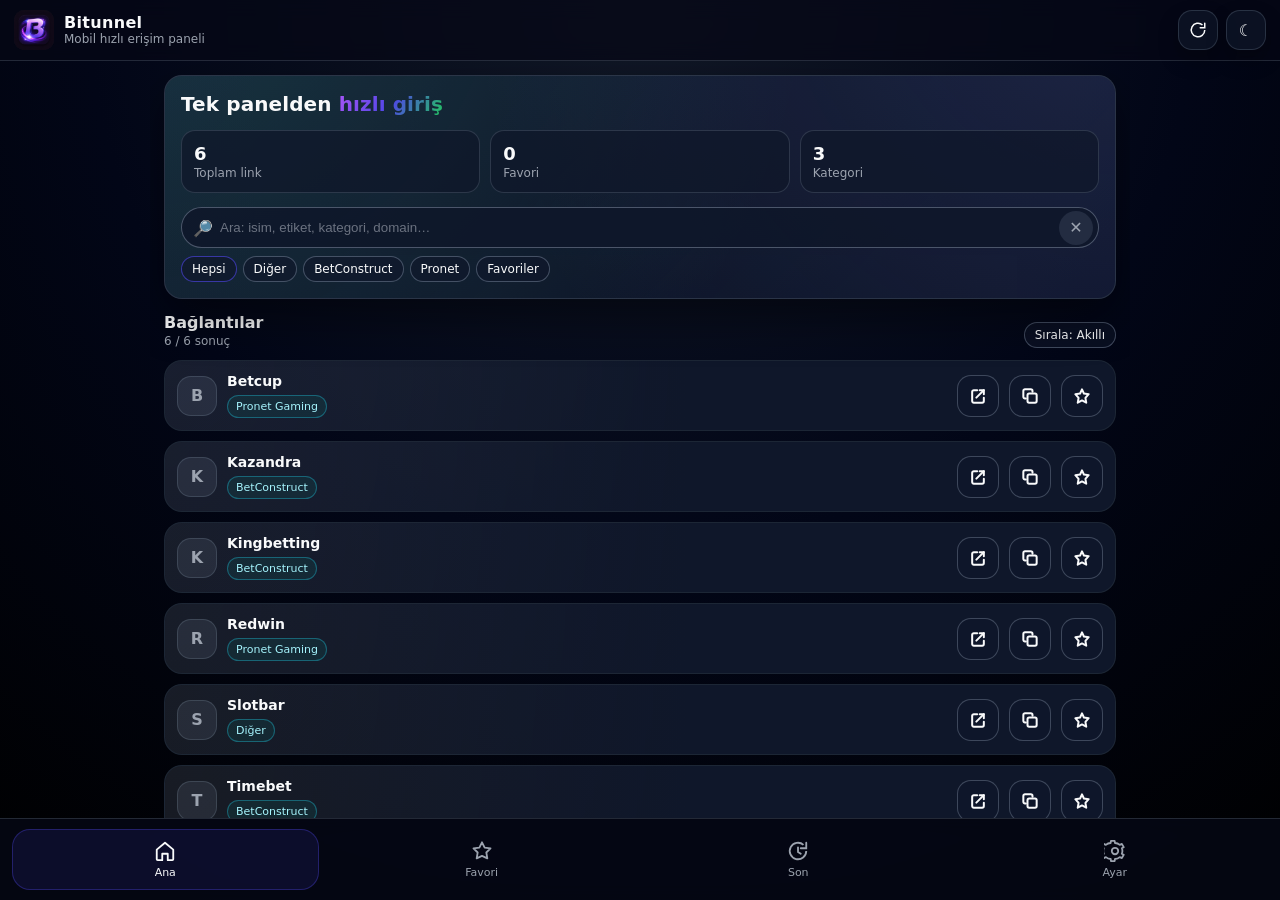
==== commit 24de998c: "Update index.html" ====
--- a/index.html
+++ b/index.html
@@ -80,6 +80,15 @@
                  form-action 'none'">
 
   <link rel="stylesheet" href="/styles.css" />
+  <!-- Google tag (gtag.js) -->
+<script async src="https://www.googletagmanager.com/gtag/js?id=G-VYT1M2ZGCB"></script>
+<script>
+  window.dataLayer = window.dataLayer || [];
+  function gtag(){dataLayer.push(arguments);}
+  gtag('js', new Date());
+
+  gtag('config', 'G-VYT1M2ZGCB');
+</script>
 </head>
 
 
